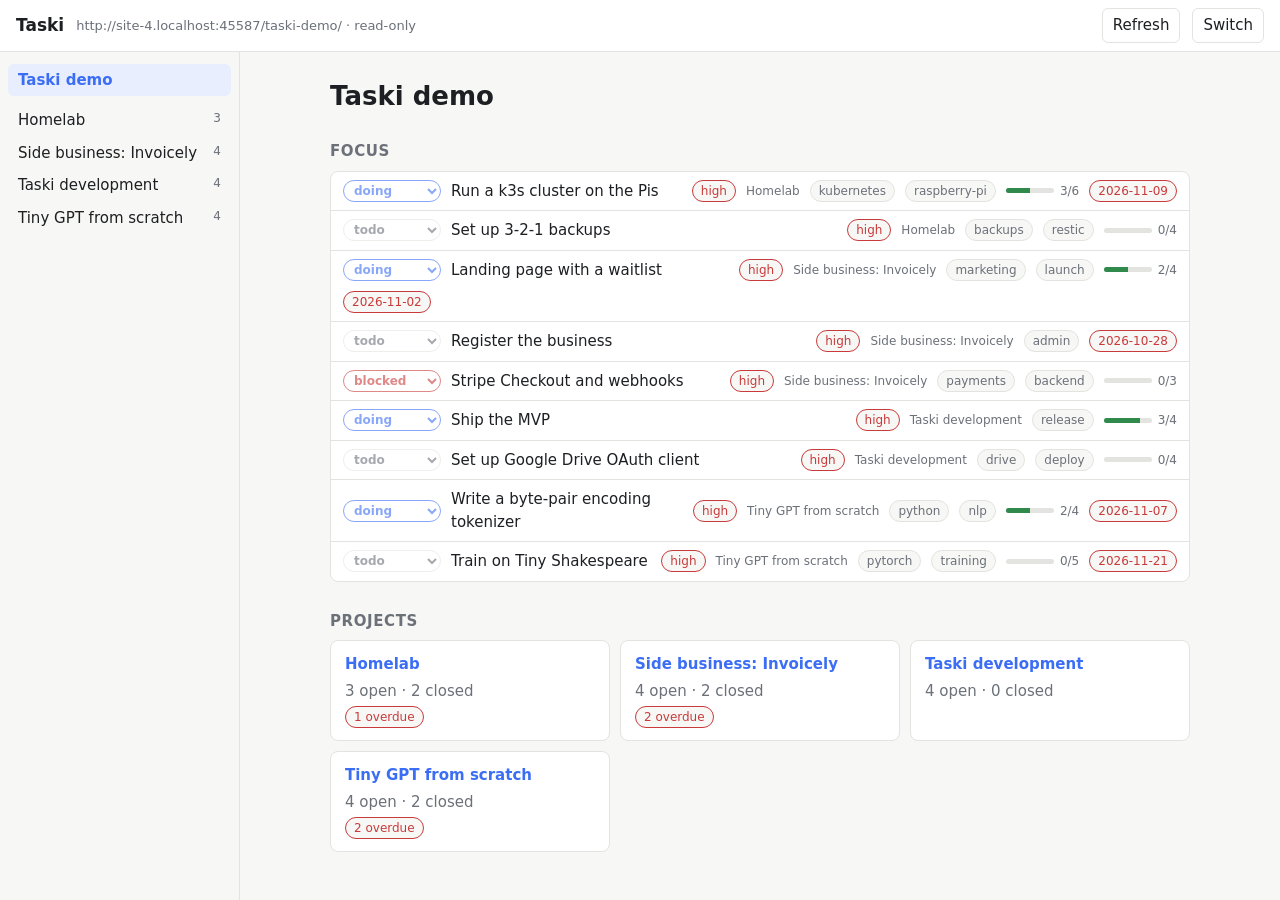
==== taski.html @ 0b7c60fc "init" ====
<!doctype html>
<html lang="en">
<head>
  <meta charset="utf-8">
  <meta name="viewport" content="width=device-width, initial-scale=1">
  <title>Taski</title>
  <meta name="description" content="Markdown-native personal task manager">
  <link rel="icon" href="data:image/svg+xml,%3Csvg xmlns='http://www.w3.org/2000/svg' viewBox='0 0 32 32'%3E%3Crect width='32' height='32' rx='7' fill='%233b6ef5'/%3E%3Cpath d='M9 16.5l4.5 4.5L23 11' stroke='white' stroke-width='3.2' fill='none' stroke-linecap='round' stroke-linejoin='round'/%3E%3C/svg%3E">
  <link rel="stylesheet" href="taski_src/style.css">
</head>
<body>
  <header class="topbar">
    <a class="brand" href="#/">Taski</a>
    <span id="source" class="source"></span>
    <span class="spacer"></span>
    <button id="refresh" class="when-connected" type="button" title="Reload files">Refresh</button>
    <button id="switch" class="when-connected" type="button" title="Open another workspace">Switch</button>
  </header>
  <div class="layout">
    <nav id="sidebar" class="sidebar" aria-label="Projects"></nav>
    <main id="main" class="main"><p class="muted loading">Loading…</p></main>
  </div>
  <div id="toast" class="toast" role="status" aria-live="polite"></div>
  <noscript><p style="padding:1rem">Taski needs JavaScript.</p></noscript>

  <!-- Plain scripts, in dependency order, so this page also works when opened
       straight from disk (file://). Each file adds itself to window.Taski. -->
  <script src="taski_src/config.js"></script>
  <script src="taski_src/markdown.js"></script>
  <script src="taski_src/storage/path.js"></script>
  <script src="taski_src/storage/storage.js"></script>
  <script src="taski_src/storage/http.js"></script>
  <script src="taski_src/storage/python.js"></script>
  <script src="taski_src/storage/filesystem.js"></script>
  <script src="taski_src/storage/drive.js"></script>
  <script src="taski_src/storage/scoped.js"></script>
  <script src="taski_src/storage/picked.js"></script>
  <script src="taski_src/tasks.js"></script>
  <script src="taski_src/projects.js"></script>
  <script src="taski_src/ui/dom.js"></script>
  <script src="taski_src/ui/views.js"></script>
  <script src="taski_src/app.js"></script>
</body>
</html>
---- taski_src/style.css ----
:root {
  --bg: #f7f7f5;
  --panel: #ffffff;
  --text: #1d1f23;
  --muted: #6b7079;
  --line: #e3e3df;
  --accent: #3b6ef5;
  --accent-soft: #e8eefe;
  --danger: #c93a3a;
  --warn: #b7791f;
  --ok: #2f8a4c;
  --s-todo: #6b7079;
  --s-doing: #3b6ef5;
  --s-blocked: #c93a3a;
  --s-done: #2f8a4c;
  --s-cancelled: #9aa0a8;
  --radius: 8px;
  --mono: ui-monospace, SFMono-Regular, Menlo, Consolas, monospace;
  color-scheme: light;
}

@media (prefers-color-scheme: dark) {
  :root {
    --bg: #15171a;
    --panel: #1d2024;
    --text: #e6e7e9;
    --muted: #9196a0;
    --line: #2e3238;
    --accent: #7b9cff;
    --accent-soft: #232c45;
    --danger: #ff7b7b;
    --warn: #e0b057;
    --ok: #6cc98a;
    --s-todo: #9196a0;
    --s-doing: #7b9cff;
    --s-blocked: #ff7b7b;
    --s-done: #6cc98a;
    --s-cancelled: #6b7079;
    color-scheme: dark;
  }
}

* { box-sizing: border-box; }

html, body { height: 100%; }

body {
  margin: 0;
  background: var(--bg);
  color: var(--text);
  font: 15px/1.5 system-ui, -apple-system, "Segoe UI", Roboto, sans-serif;
  display: flex;
  flex-direction: column;
}

a { color: var(--accent); text-decoration: none; }
a:hover { text-decoration: underline; }
code, pre, textarea.editor { font-family: var(--mono); font-size: 13px; }
:focus-visible { outline: 2px solid var(--accent); outline-offset: 2px; }

button, select, input {
  font: inherit;
  color: inherit;
  background: var(--panel);
  border: 1px solid var(--line);
  border-radius: 6px;
  padding: 5px 10px;
}
button { cursor: pointer; }
button:hover { border-color: var(--muted); }
button.primary { background: var(--accent); border-color: var(--accent); color: #fff; }
button:disabled, select:disabled, input:disabled { opacity: 0.6; cursor: default; }

.muted { color: var(--muted); }
.small { font-size: 13px; }

/* ---- frame ---- */

.topbar {
  display: flex;
  align-items: center;
  gap: 12px;
  padding: 8px 16px;
  border-bottom: 1px solid var(--line);
  background: var(--panel);
}
.brand { font-weight: 700; color: var(--text); font-size: 17px; }
.source { color: var(--muted); font-size: 13px; overflow: hidden; text-overflow: ellipsis; white-space: nowrap; min-width: 0; }
.spacer { flex: 1; }
.when-connected { display: none; }
body.connected .when-connected { display: inline-block; }

.layout { flex: 1; display: flex; min-height: 0; }

.sidebar {
  width: 240px;
  flex-shrink: 0;
  border-right: 1px solid var(--line);
  padding: 12px 8px;
  overflow-y: auto;
}
body:not(.connected) .sidebar { display: none; }
.sidebar ul { list-style: none; margin: 8px 0 0; padding: 0; }
.sidebar a {
  display: flex;
  justify-content: space-between;
  gap: 8px;
  padding: 5px 10px;
  border-radius: 6px;
  color: var(--text);
}
.sidebar a:hover { background: var(--accent-soft); text-decoration: none; }
.sidebar a.on { background: var(--accent-soft); color: var(--accent); font-weight: 600; }
.sidebar .home { font-weight: 600; }
.count { color: var(--muted); font-size: 12px; font-weight: 400; }

.main { flex: 1; overflow-y: auto; padding: 24px 32px 64px; min-width: 0; }
.view { max-width: 860px; margin: 0 auto; }
.view h1 { margin: 4px 0 16px; font-size: 26px; line-height: 1.25; display: flex; gap: 10px; align-items: center; flex-wrap: wrap; }
.view h2 { font-size: 15px; text-transform: uppercase; letter-spacing: 0.04em; color: var(--muted); margin: 28px 0 8px; }
.crumbs { font-size: 13px; color: var(--muted); }

/* ---- lists ---- */

.task-list { list-style: none; margin: 0; padding: 0; border: 1px solid var(--line); border-radius: var(--radius); background: var(--panel); }
.task-list > li { padding: 8px 12px; border-top: 1px solid var(--line); }
.task-list > li:first-child { border-top: 0; }
.task-row { display: flex; align-items: center; gap: 10px; flex-wrap: wrap; }
.task-row .title { color: var(--text); font-weight: 500; flex: 1 1 200px; min-width: 0; }
.task-row.closed .title { color: var(--muted); text-decoration: line-through; }
.task-row .proj { font-size: 12px; color: var(--muted); }

select.status { font-size: 12px; padding: 2px 6px; border-radius: 99px; font-weight: 600; }
.s-todo { color: var(--s-todo); }
.s-doing { color: var(--s-doing); border-color: var(--s-doing); }
.s-blocked { color: var(--s-blocked); border-color: var(--s-blocked); }
.s-done { color: var(--s-done); }
.s-cancelled { color: var(--s-cancelled); }

.tag, .prio, .due {
  font-size: 12px;
  padding: 1px 8px;
  border-radius: 99px;
  background: var(--bg);
  border: 1px solid var(--line);
  color: var(--muted);
  white-space: nowrap;
}
.prio.p-high { color: var(--danger); border-color: var(--danger); }
.prio.p-low { opacity: 0.7; }
.due.overdue { color: var(--danger); border-color: var(--danger); }
.due.today { color: var(--warn); border-color: var(--warn); }

.progress { display: inline-flex; align-items: center; gap: 6px; font-size: 12px; color: var(--muted); }
.progress .bar { width: 48px; height: 5px; border-radius: 3px; background: var(--line); overflow: hidden; }
.progress .bar span { display: block; height: 100%; background: var(--ok); }

.project-cards { list-style: none; padding: 0; margin: 0; display: grid; grid-template-columns: repeat(auto-fill, minmax(220px, 1fr)); gap: 10px; }
.card { background: var(--panel); border: 1px solid var(--line); border-radius: var(--radius); padding: 12px 14px; display: flex; flex-direction: column; gap: 4px; align-items: flex-start; }
.card.archived { opacity: 0.6; }

.toolbar { display: flex; align-items: center; gap: 10px; margin: 16px 0 8px; flex-wrap: wrap; }
.tabs { display: inline-flex; border: 1px solid var(--line); border-radius: 6px; overflow: hidden; }
.tab { border: 0; border-radius: 0; text-transform: capitalize; }
.tab.on { background: var(--accent-soft); color: var(--accent); font-weight: 600; }
.search { flex: 1 1 180px; }

form.quick { display: flex; gap: 8px; align-items: center; margin: 12px 0; flex-wrap: wrap; }
form.quick input[type=text] { flex: 1 1 220px; }
label.inline { display: inline-flex; align-items: center; gap: 4px; font-size: 13px; color: var(--muted); }
.busy { opacity: 0.6; pointer-events: none; }

.warnings { border: 1px solid var(--warn); border-radius: var(--radius); padding: 6px 12px; margin: 8px 0 12px; color: var(--warn); font-size: 13px; }
.warnings ul { margin: 6px 0; padding-left: 18px; }

details.notes { margin-top: 24px; }
details.notes summary { cursor: pointer; color: var(--muted); }

/* ---- task ---- */

.meta { display: flex; flex-wrap: wrap; gap: 12px; align-items: flex-end; padding: 12px; background: var(--panel); border: 1px solid var(--line); border-radius: var(--radius); }
.meta label { display: flex; flex-direction: column; gap: 2px; font-size: 12px; color: var(--muted); }
.meta label.grow { flex: 1 1 160px; }
.meta select, .meta input { color: var(--text); }
dl.extra { display: grid; grid-template-columns: max-content 1fr; gap: 2px 12px; font-size: 13px; margin: 10px 0 0; }
dl.extra dt { color: var(--muted); }
dl.extra dd { margin: 0; }

.md { margin-top: 16px; }
.md h1, .md h2, .md h3 { text-transform: none; letter-spacing: 0; color: var(--text); }
.md h2 { font-size: 18px; margin: 24px 0 8px; }
.md h3 { font-size: 16px; }
.md pre { background: var(--panel); border: 1px solid var(--line); border-radius: 6px; padding: 10px 12px; overflow-x: auto; }
.md code { background: var(--accent-soft); padding: 1px 4px; border-radius: 4px; }
.md pre code { background: none; padding: 0; }
.md blockquote { margin: 0; padding-left: 12px; border-left: 3px solid var(--line); color: var(--muted); }
.md li.check { list-style: none; margin-left: -22px; }
.md li.check label { display: inline-flex; gap: 6px; align-items: baseline; cursor: pointer; }
.md li.check input { margin: 0; padding: 0; }
.md li.check input:checked + span { color: var(--muted); text-decoration: line-through; }
pre.raw { white-space: pre-wrap; }

.actions { display: flex; gap: 10px; align-items: center; margin-top: 20px; flex-wrap: wrap; }
.path { font-family: var(--mono); font-size: 12px; color: var(--muted); }

textarea.editor {
  width: 100%;
  min-height: 60vh;
  padding: 12px;
  border: 1px solid var(--line);
  border-radius: var(--radius);
  background: var(--panel);
  color: var(--text);
  line-height: 1.55;
  resize: vertical;
}

/* ---- picker ---- */

.choices { display: grid; grid-template-columns: repeat(auto-fit, minmax(240px, 1fr)); gap: 12px; margin: 20px 0; }
.choice { background: var(--panel); border: 1px solid var(--line); border-radius: var(--radius); padding: 16px; display: flex; flex-direction: column; gap: 10px; align-items: flex-start; }
.choice h2 { margin: 0; font-size: 16px; text-transform: none; letter-spacing: 0; color: var(--text); }
.choice p { margin: 0; }
.choice label { display: flex; flex-direction: column; gap: 3px; font-size: 13px; color: var(--muted); width: 100%; }
.choice input { width: 100%; color: var(--text); }

/* ---- toast ---- */

.toast {
  position: fixed;
  bottom: 20px;
  left: 50%;
  transform: translate(-50%, 20px);
  max-width: min(560px, calc(100vw - 32px));
  background: var(--text);
  color: var(--bg);
  padding: 8px 16px;
  border-radius: var(--radius);
  opacity: 0;
  pointer-events: none;
  transition: opacity 0.2s, transform 0.2s;
}
.toast.show { opacity: 1; transform: translate(-50%, 0); }
.toast.error { background: var(--danger); color: #fff; }

/* ---- narrow screens ---- */

@media (max-width: 720px) {
  .layout { flex-direction: column; }
  .sidebar { width: auto; border-right: 0; border-bottom: 1px solid var(--line); padding: 8px 16px; max-height: 30vh; }
  .sidebar ul { display: flex; flex-wrap: wrap; gap: 4px; margin: 4px 0 0; }
  .sidebar .home { display: inline-flex; }
  .main { padding: 16px 16px 48px; }
}

.md table { border-collapse: collapse; margin: 12px 0; font-size: 14px; }
.md th, .md td { border: 1px solid var(--line); padding: 4px 10px; }
.md th { background: var(--panel); text-align: left; }

/* ---- start screen: context and unavailable options ---- */
.picker .context { margin: 0; padding: 8px 12px; border-radius: 6px; background: var(--accent-soft); color: var(--text); font-size: 14px; }
.unavailable { margin-top: 8px; }
.unavailable ul { list-style: none; padding: 0; margin: 0; border: 1px solid var(--line); border-radius: var(--radius); }
.unavailable li { padding: 10px 14px; border-top: 1px solid var(--line); display: flex; flex-direction: column; gap: 2px; font-size: 14px; }
.unavailable li:first-child { border-top: 0; }
.unavailable li strong { color: var(--muted); font-weight: 600; }
.unavailable li span { color: var(--muted); }
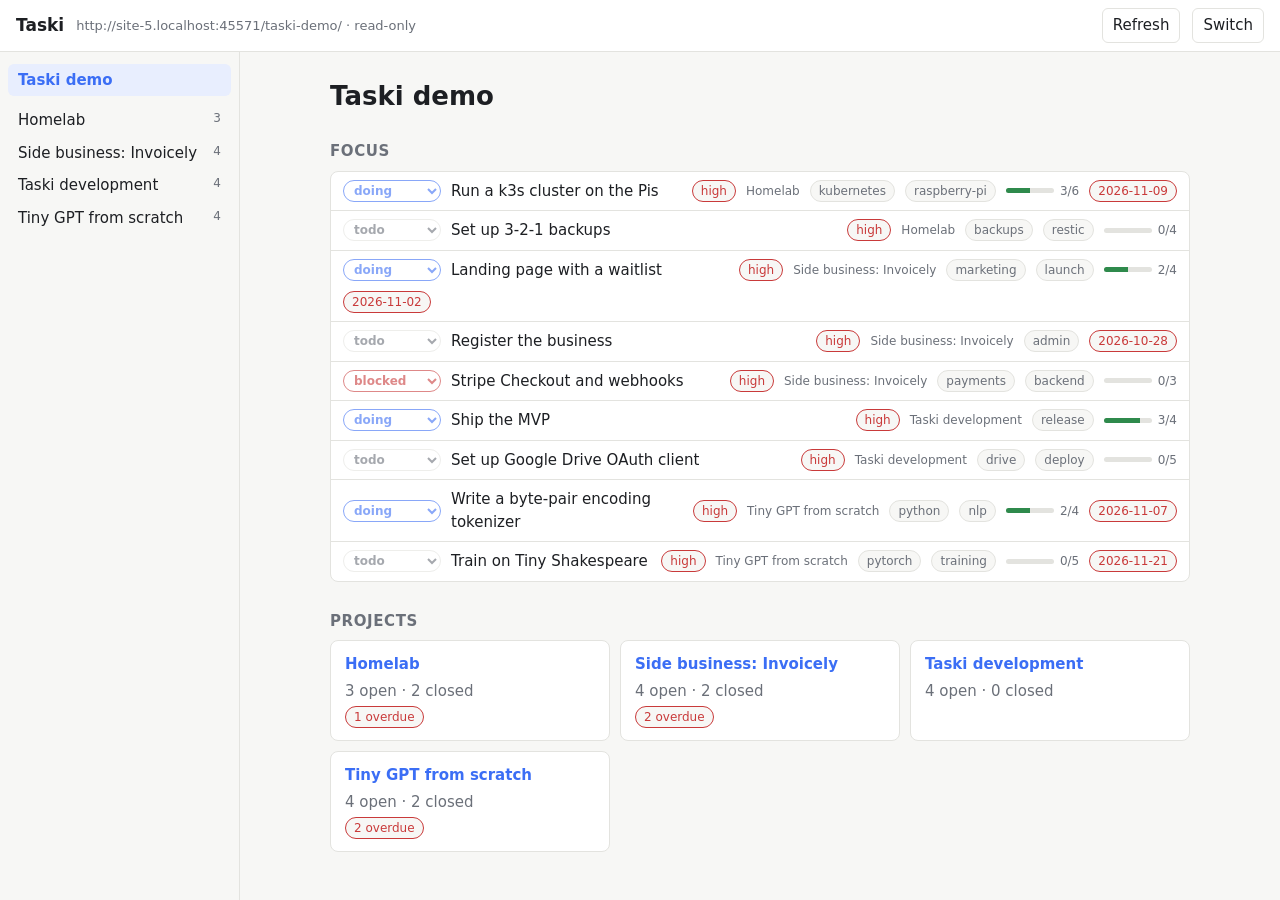
==== commit bb95bd44: "setup google drive ci client id" ====
--- a/taski.html
+++ b/taski.html
@@ -13,6 +13,7 @@
     <a class="brand" href="#/">Taski</a>
     <span id="source" class="source"></span>
     <span class="spacer"></span>
+    <button id="grant" class="when-grant" type="button" title="Let Taski see existing files and folders in your Drive">Add from Drive</button>
     <button id="refresh" class="when-connected" type="button" title="Reload files">Refresh</button>
     <button id="switch" class="when-connected" type="button" title="Open another workspace">Switch</button>
   </header>
--- a/taski_src/style.css
+++ b/taski_src/style.css
@@ -89,6 +89,8 @@
 .spacer { flex: 1; }
 .when-connected { display: none; }
 body.connected .when-connected { display: inline-block; }
+.when-grant { display: none; }
+body.connected.can-grant .when-grant { display: inline-block; }
 
 .layout { flex: 1; display: flex; min-height: 0; }
 
@@ -223,6 +225,9 @@
 .choice p { margin: 0; }
 .choice label { display: flex; flex-direction: column; gap: 3px; font-size: 13px; color: var(--muted); width: 100%; }
 .choice input { width: 100%; color: var(--text); }
+.choice label[hidden] { display: none; }
+.choice label.check { flex-direction: row; align-items: baseline; gap: 6px; }
+.choice label.check input { width: auto; margin: 0; flex: none; }
 
 /* ---- toast ---- */
 
@@ -265,3 +270,9 @@
 .unavailable li:first-child { border-top: 0; }
 .unavailable li strong { color: var(--muted); font-weight: 600; }
 .unavailable li span { color: var(--muted); }
+
+.choice .note { margin: 0; padding: 6px 10px; border-left: 3px solid var(--warn); color: var(--text); font-size: 13px; }
+.choice details.own-id { width: 100%; font-size: 13px; }
+.choice details.own-id summary { cursor: pointer; color: var(--muted); }
+.choice details.own-id[open] summary { margin-bottom: 6px; }
+.choice details.own-id p { margin: 6px 0 0; }
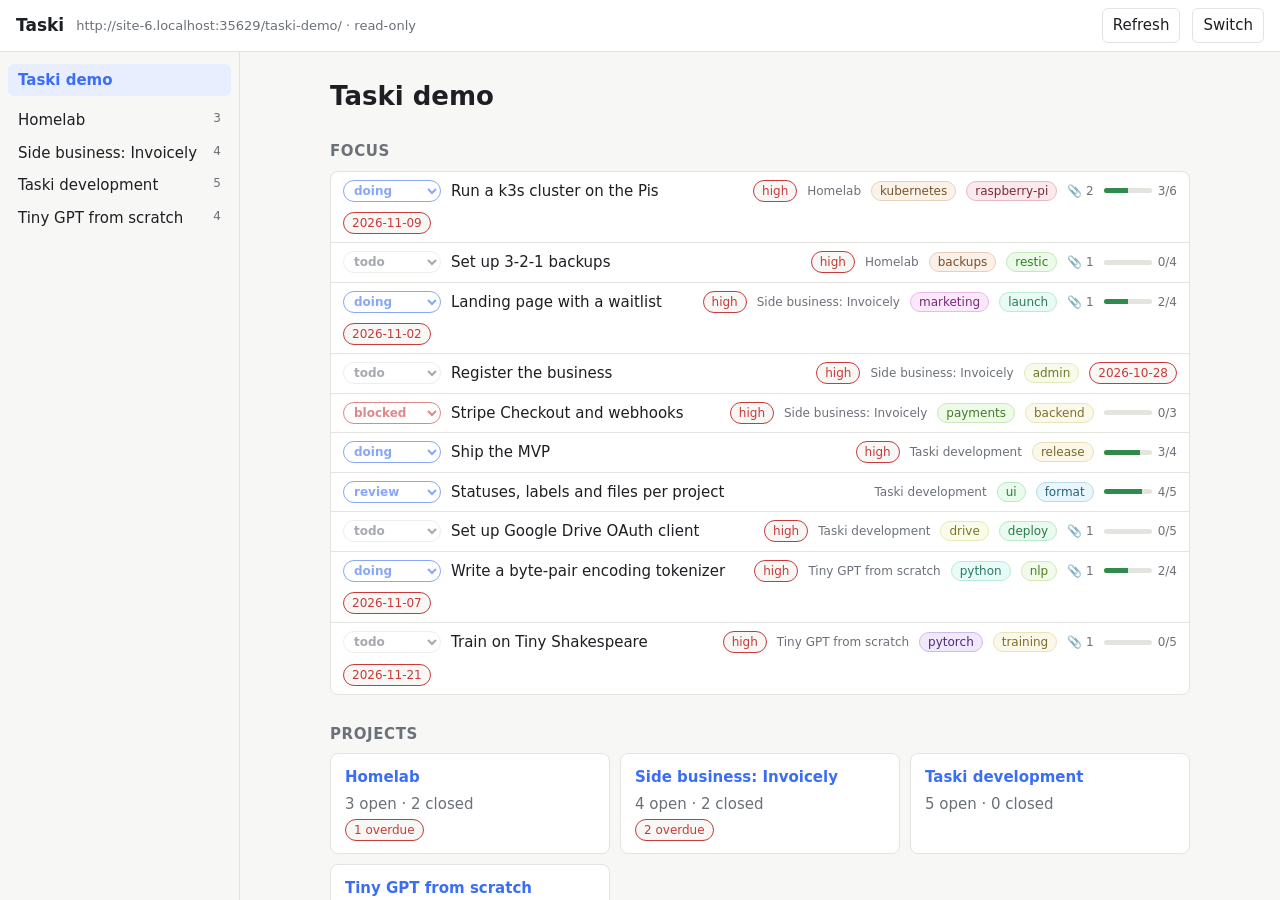
==== commit 147011f2: "workflows" ====
--- a/taski.html
+++ b/taski.html
@@ -38,6 +38,7 @@
   <script src="taski_src/storage/picked.js"></script>
   <script src="taski_src/tasks.js"></script>
   <script src="taski_src/projects.js"></script>
+  <script src="taski_src/files.js"></script>
   <script src="taski_src/ui/dom.js"></script>
   <script src="taski_src/ui/views.js"></script>
   <script src="taski_src/app.js"></script>
--- a/taski_src/style.css
+++ b/taski_src/style.css
@@ -118,6 +118,7 @@
 
 .main { flex: 1; overflow-y: auto; padding: 24px 32px 64px; min-width: 0; }
 .view { max-width: 860px; margin: 0 auto; }
+.view.project { max-width: 1180px; }
 .view h1 { margin: 4px 0 16px; font-size: 26px; line-height: 1.25; display: flex; gap: 10px; align-items: center; flex-wrap: wrap; }
 .view h2 { font-size: 15px; text-transform: uppercase; letter-spacing: 0.04em; color: var(--muted); margin: 28px 0 8px; }
 .crumbs { font-size: 13px; color: var(--muted); }
@@ -131,8 +132,13 @@
 .task-row .title { color: var(--text); font-weight: 500; flex: 1 1 200px; min-width: 0; }
 .task-row.closed .title { color: var(--muted); text-decoration: line-through; }
 .task-row .proj { font-size: 12px; color: var(--muted); }
+.attach { font-size: 12px; color: var(--muted); white-space: nowrap; }
 
 select.status { font-size: 12px; padding: 2px 6px; border-radius: 99px; font-weight: 600; }
+/* Any status gets the colour of its kind; the built-in names refine it below. */
+.k-open { color: var(--s-todo); }
+.k-active { color: var(--s-doing); border-color: var(--s-doing); }
+.k-closed { color: var(--s-done); }
 .s-todo { color: var(--s-todo); }
 .s-doing { color: var(--s-doing); border-color: var(--s-doing); }
 .s-blocked { color: var(--s-blocked); border-color: var(--s-blocked); }
@@ -276,3 +282,96 @@
 .choice details.own-id summary { cursor: pointer; color: var(--muted); }
 .choice details.own-id[open] summary { margin-bottom: 6px; }
 .choice details.own-id p { margin: 6px 0 0; }
+
+/* ---- labels ---- */
+
+.label {
+  --hue: 210;
+  display: inline-flex;
+  align-items: center;
+  gap: 2px;
+  font-size: 12px;
+  line-height: 1.5;
+  padding: 0 8px;
+  border-radius: 99px;
+  border: 1px solid hsl(var(--hue) 55% 82%);
+  background: hsl(var(--hue) 70% 95%);
+  color: hsl(var(--hue) 50% 32%);
+  white-space: nowrap;
+}
+button.label { cursor: pointer; font-weight: 500; }
+button.label:hover { border-color: hsl(var(--hue) 50% 55%); }
+.label.on { background: hsl(var(--hue) 55% 45%); border-color: hsl(var(--hue) 55% 45%); color: #fff; }
+.label .x { border: 0; background: none; padding: 0 0 0 4px; color: inherit; font-size: 14px; line-height: 1; opacity: 0.6; }
+.label .x:hover { opacity: 1; }
+@media (prefers-color-scheme: dark) {
+  .label { border-color: hsl(var(--hue) 35% 32%); background: hsl(var(--hue) 35% 18%); color: hsl(var(--hue) 70% 78%); }
+  .label.on { background: hsl(var(--hue) 50% 55%); border-color: hsl(var(--hue) 50% 55%); color: #111; }
+}
+
+.label-bar { display: flex; flex-wrap: wrap; gap: 6px; align-items: center; margin: 0 0 10px; }
+.label-bar:empty { display: none; }
+button.link { border: 0; background: none; color: var(--accent); padding: 0 4px; font-size: 13px; }
+
+.meta .field { display: flex; flex-direction: column; gap: 2px; font-size: 12px; color: var(--muted); flex: 1 1 220px; }
+.labels-edit { display: flex; flex-wrap: wrap; gap: 4px; align-items: center; min-height: 32px; padding: 3px 6px; border: 1px solid var(--line); border-radius: 6px; background: var(--panel); }
+.labels-edit .add-label { border: 0; padding: 2px 4px; flex: 1 1 80px; min-width: 80px; background: transparent; }
+.labels-edit .add-label:focus-visible { outline: none; }
+.labels-edit:focus-within { border-color: var(--accent); }
+
+/* ---- board ---- */
+
+.board { display: grid; grid-auto-flow: column; grid-auto-columns: minmax(220px, 1fr); gap: 10px; overflow-x: auto; padding-bottom: 8px; }
+.column { background: var(--panel); border: 1px solid var(--line); border-radius: var(--radius); padding: 8px; min-height: 120px; display: flex; flex-direction: column; }
+.column.over { border-color: var(--accent); background: var(--accent-soft); }
+.column.closed { opacity: 0.85; }
+.column h3 { margin: 2px 4px 8px; font-size: 13px; display: flex; gap: 6px; align-items: center; text-transform: capitalize; }
+.column h3 .status { font-weight: 700; }
+.column ul { list-style: none; margin: 0; padding: 0; display: flex; flex-direction: column; gap: 6px; flex: 1; }
+.column li.card { padding: 8px 10px; gap: 6px; border-radius: 6px; background: var(--bg); cursor: default; }
+.column li.card[draggable=true] { cursor: grab; }
+.column li.card.p-high { border-left: 3px solid var(--danger); }
+.column li.card .title { color: var(--text); font-weight: 500; }
+.column.closed li.card .title { color: var(--muted); }
+.chips { display: flex; flex-wrap: wrap; gap: 4px; align-items: center; }
+.chips:empty { display: none; }
+.hint { font-size: 12px; color: var(--muted); font-weight: 400; }
+
+/* ---- panels: project notes, files, settings ---- */
+
+.panel { margin-top: 24px; }
+details.panel > summary { cursor: pointer; color: var(--muted); font-weight: 600; }
+details.panel.notes { margin: 0 0 12px; padding: 8px 12px; background: var(--panel); border: 1px solid var(--line); border-radius: var(--radius); }
+details.panel.notes .md { margin-top: 8px; }
+
+.files-panel h2 { display: flex; align-items: center; gap: 8px; }
+ul.files { list-style: none; margin: 0; padding: 0; border: 1px solid var(--line); border-radius: var(--radius); background: var(--panel); }
+ul.files > li { border-top: 1px solid var(--line); }
+ul.files > li:first-child { border-top: 0; }
+ul.files > li.muted { padding: 8px 12px; }
+.file .row, .file summary { display: flex; align-items: center; gap: 8px; padding: 7px 12px; min-width: 0; }
+.file summary { cursor: pointer; list-style: none; }
+.file summary::-webkit-details-marker { display: none; }
+.file summary::before { content: '▸'; color: var(--muted); font-size: 11px; width: 10px; }
+.file details[open] > summary::before { content: '▾'; }
+.file .row::before { content: ''; width: 10px; }
+.file .name { font-weight: 500; color: var(--text); overflow: hidden; text-overflow: ellipsis; white-space: nowrap; }
+.file a.name { color: var(--accent); }
+.file .where { font-family: var(--mono); font-size: 12px; color: var(--muted); flex: 1; overflow: hidden; text-overflow: ellipsis; white-space: nowrap; min-width: 0; }
+.file .open { font-size: 13px; }
+.file .preview { padding: 0 16px 12px 30px; border-top: 1px dashed var(--line); }
+.file .preview .md { margin-top: 8px; }
+.file .under { padding: 0 12px 8px 30px; }
+button.small { font-size: 12px; padding: 2px 8px; }
+.file-actions form.quick { margin: 8px 0 0; }
+.file-actions .hint { margin: 6px 0 0; }
+
+.settings-panel form { display: grid; grid-template-columns: repeat(auto-fit, minmax(220px, 1fr)); gap: 12px; margin-top: 10px; padding: 12px; background: var(--panel); border: 1px solid var(--line); border-radius: var(--radius); }
+.settings-panel label { display: flex; flex-direction: column; gap: 3px; font-size: 13px; color: var(--muted); }
+.settings-panel label.wide { grid-column: 1 / -1; }
+.settings-panel input, .settings-panel select { color: var(--text); }
+.settings-panel .actions { grid-column: 1 / -1; margin-top: 0; }
+.tab[hidden] { display: none; }
+.moves { margin-top: 10px; padding: 10px 12px; border: 1px solid var(--warn); border-radius: var(--radius); display: flex; flex-direction: column; gap: 6px; }
+.moves p { margin: 0; }
+.move { display: flex; align-items: center; gap: 8px; flex-wrap: wrap; font-size: 14px; }
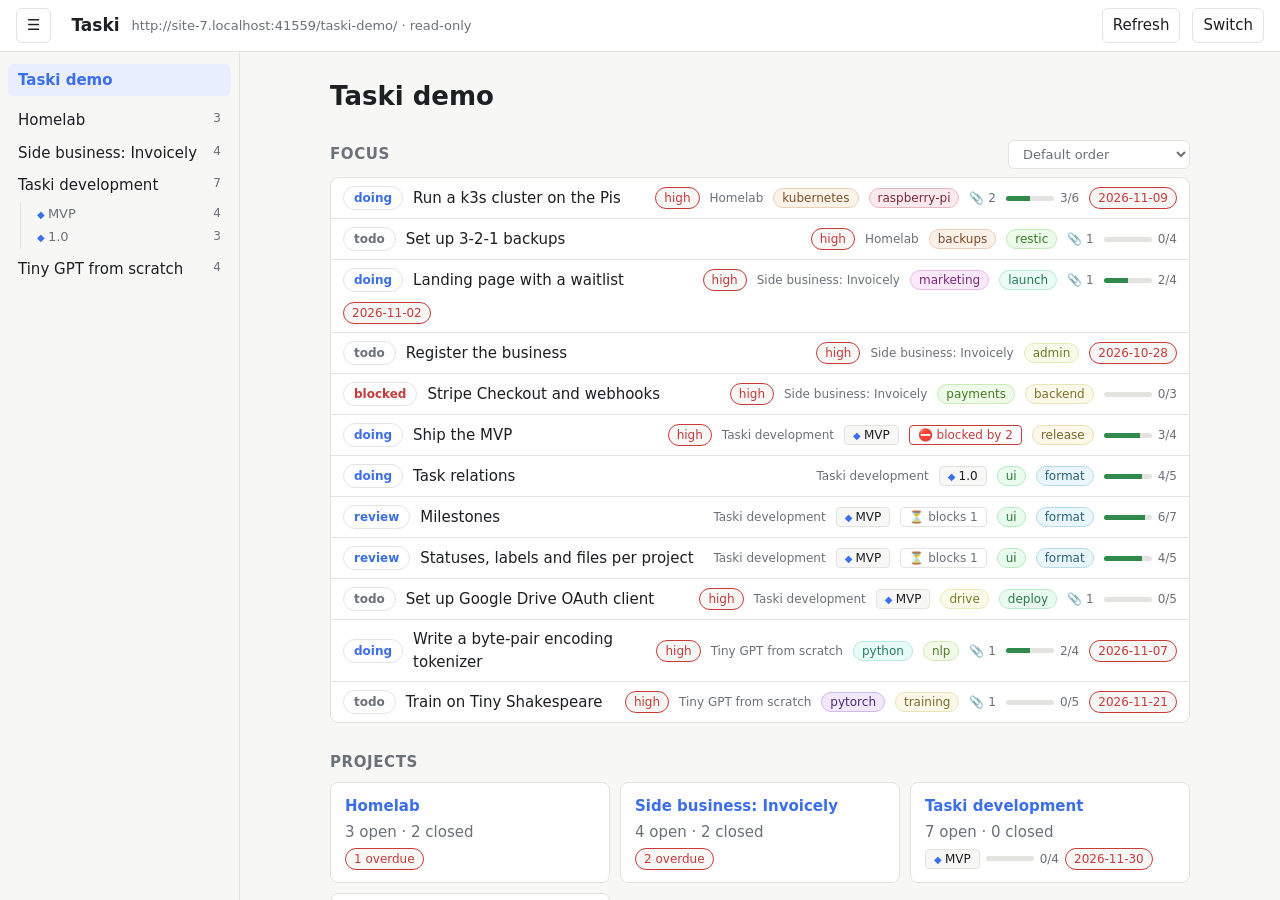
==== commit b4f201c8: "ui" ====
--- a/taski.html
+++ b/taski.html
@@ -10,6 +10,7 @@
 </head>
 <body>
   <header class="topbar">
+    <button id="fold-left" class="when-connected fold-btn" type="button" title="Fold or unfold the project list" aria-label="Toggle project list">☰</button>
     <a class="brand" href="#/">Taski</a>
     <span id="source" class="source"></span>
     <span class="spacer"></span>
--- a/taski_src/style.css
+++ b/taski_src/style.css
@@ -375,3 +375,151 @@
 .moves { margin-top: 10px; padding: 10px 12px; border: 1px solid var(--warn); border-radius: var(--radius); display: flex; flex-direction: column; gap: 6px; }
 .moves p { margin: 0; }
 .move { display: flex; align-items: center; gap: 8px; flex-wrap: wrap; font-size: 14px; }
+
+/* ---- milestones ---- */
+
+.milestone {
+  font-size: 12px;
+  line-height: 1.5;
+  padding: 0 8px;
+  border-radius: 4px;
+  border: 1px solid var(--line);
+  background: var(--bg);
+  color: var(--text);
+  white-space: nowrap;
+}
+.milestone::before { content: '◆ '; color: var(--accent); font-size: 10px; }
+button.milestone { cursor: pointer; font-weight: 500; }
+button.milestone:hover { border-color: var(--accent); }
+
+.rel { font-size: 12px; line-height: 1.5; padding: 0 8px; border-radius: 4px; border: 1px solid var(--line); white-space: nowrap; }
+.rel.blocked { color: var(--s-blocked); border-color: var(--s-blocked); }
+.rel.blocking { color: var(--muted); }
+.relations .rel-groups { display: flex; flex-wrap: wrap; gap: 8px 32px; margin-bottom: 8px; }
+.relations .rel-group h3 { margin: 0 0 4px; font-size: 12px; font-weight: 600; text-transform: uppercase; letter-spacing: .04em; color: var(--muted); }
+.relations .rel-group ul { margin: 0; padding: 0; list-style: none; }
+.relations .rel-group li { display: flex; align-items: center; gap: 8px; padding: 2px 0; }
+.relations .rel-group li.closed a { text-decoration: line-through; color: var(--muted); }
+.relations .rel-group .status { font-size: 12px; color: var(--muted); }
+.relations .rel-group li.missing code { color: var(--s-blocked); }
+.relations form.quick select { flex: 0 0 auto; }
+
+.milestone-bar { display: flex; flex-wrap: wrap; gap: 8px; margin: 0 0 10px; }
+.milestone-bar:empty { display: none; }
+.milestone-card { display: flex; flex-direction: column; align-items: flex-start; gap: 4px; padding: 6px 12px; min-width: 140px; text-align: left; background: var(--panel); border-radius: var(--radius); }
+.milestone-card .name { font-weight: 600; }
+.milestone-card .name::before { content: '◆ '; color: var(--accent); font-size: 11px; }
+.milestone-card.none .name::before { content: ''; }
+.milestone-card.none .name { font-weight: 500; color: var(--muted); }
+.milestone-card.reached .name::before { content: '✓ '; color: var(--ok); }
+.milestone-card.on { border-color: var(--accent); background: var(--accent-soft); }
+.next-milestone { display: flex; flex-wrap: wrap; align-items: center; gap: 6px; }
+
+/* ---- sidebar: milestones and archived projects ---- */
+
+.sidebar a.within { color: var(--accent); font-weight: 600; }
+.sidebar ul.milestones { margin: 0 0 4px 12px; padding-left: 6px; border-left: 1px solid var(--line); }
+.sidebar ul.milestones a { font-size: 13px; padding: 2px 10px; color: var(--muted); }
+.sidebar ul.milestones a > span:first-child::before { content: '◆ '; color: var(--accent); font-size: 10px; }
+.sidebar ul.milestones a.reached > span:first-child::before { content: '✓ '; color: var(--ok); }
+.sidebar ul.milestones a.on { color: var(--accent); }
+.sidebar details.archived { margin-top: 12px; }
+.sidebar details.archived summary { cursor: pointer; padding: 5px 10px; color: var(--muted); font-size: 13px; display: flex; gap: 8px; }
+.sidebar details.archived a { color: var(--muted); }
+.view h1 .head-actions { margin-left: auto; display: inline-flex; gap: 8px; font-weight: 400; }
+.view h1 .head-actions .button { text-decoration: none; padding: 3px 10px; border: 1px solid var(--line); border-radius: 6px; font-size: 13px; color: inherit; }
+.view h1 .head-actions .button.on { background: var(--accent-soft); color: var(--accent); }
+.project-tabs { margin: 8px 0 12px; }
+.project-tabs .tab { padding: 4px 14px; text-decoration: none; color: inherit; }
+.archived-note { margin: -8px 0 12px; padding: 6px 12px; border-left: 3px solid var(--muted); color: var(--muted); font-size: 14px; }
+details.archived-projects { margin-top: 28px; }
+details.archived-projects .project-cards { margin-top: 10px; }
+
+@media (max-width: 720px) {
+  .sidebar ul.milestones { display: none; }
+}
+
+dialog.modal { border: 1px solid var(--line); border-radius: var(--radius); background: var(--panel); color: var(--text); padding: 16px 20px; min-width: min(420px, 90vw); }
+dialog.modal::backdrop { background: rgba(0, 0, 0, .4); }
+dialog.modal h2 { margin: 0 0 10px; font-size: 16px; }
+dialog.modal .close { margin-top: 10px; }
+dialog.modal form.new-task { display: flex; flex-direction: column; gap: 10px; }
+dialog.modal form.new-task .actions { display: flex; justify-content: flex-end; gap: 8px; }
+dialog.modal form.new-task { display: grid; grid-template-columns: repeat(2, minmax(0, 1fr)); gap: 10px 12px; }
+dialog.modal form.new-task h2, dialog.modal form.new-task .wide, dialog.modal form.new-task .inline, dialog.modal form.new-task .actions { grid-column: 1 / -1; }
+dialog.modal form.new-task label { display: flex; flex-direction: column; gap: 3px; font-size: 13px; color: var(--muted); }
+dialog.modal form.new-task label.inline { flex-direction: row; align-items: center; gap: 6px; }
+dialog.modal { min-width: min(560px, 92vw); }
+
+.tasks-layout { display: grid; grid-template-columns: minmax(0, 1fr) 260px; gap: 20px; align-items: start; }
+.filters { position: sticky; top: 12px; display: flex; flex-direction: column; gap: 8px; padding: 12px; background: var(--panel); border: 1px solid var(--line); border-radius: var(--radius); }
+.filters h3, .filters h4 { margin: 0; font-size: 12px; text-transform: uppercase; letter-spacing: .04em; color: var(--muted); }
+.filters h4 { margin-top: 6px; }
+.filters .search { width: 100%; box-sizing: border-box; }
+.filters .tabs { align-self: flex-start; }
+.filters .milestone-bar, .filters .label-bar { display: flex; flex-wrap: wrap; gap: 6px; }
+.filters .milestone-bar { flex-direction: column; flex-wrap: nowrap; }
+@media (max-width: 800px) { .tasks-layout { grid-template-columns: 1fr; } .filters { position: static; } }
+.filters h4:has(+ :empty) { display: none; }
+.filters .milestone-bar, .filters .label-bar { margin: 0; }
+.view h1 .project-tabs { margin: 0 0 0 16px; font-size: 14px; font-weight: 400; }
+
+.active-filters { display: flex; flex-wrap: wrap; gap: 6px; margin: 0 0 10px; }
+.active-filters:empty { display: none; }
+.filter-chip { display: inline-flex; align-items: center; gap: 6px; padding: 2px 4px 2px 10px; border-radius: 999px; background: var(--accent-soft); color: var(--accent); font-size: 13px; }
+.filter-chip .kind { opacity: .7; font-size: 11px; text-transform: uppercase; letter-spacing: .04em; }
+.filter-chip button { border: 0; background: transparent; color: inherit; cursor: pointer; padding: 0 6px; font-size: 16px; line-height: 1; border-radius: 999px; }
+.filter-chip button:hover { background: rgba(0, 0, 0, .1); }
+
+/* ---- foldable sidebars ---- */
+.fold-btn { margin-right: 8px; }
+body.fold-left .sidebar { display: none; }
+body.fold-right .tasks-layout { grid-template-columns: minmax(0, 1fr); }
+body.fold-right .filters { display: none; }
+.toolbar .fold-right { margin-left: auto; }
+
+/* ---- dependency graph ---- */
+.graph-scroll { overflow: auto; padding: 8px; border: 1px solid var(--line); border-radius: var(--radius); background: var(--panel); }
+.graph-svg { display: block; }
+.graph-svg .edge { fill: none; stroke: var(--muted); stroke-width: 1.4; opacity: .55; }
+.graph-svg .edge.open { stroke: var(--accent); opacity: .85; }
+.graph-svg marker path { fill: var(--muted); }
+.graph-svg .node rect { fill: var(--bg, var(--panel)); stroke: var(--line); stroke-width: 1.2; }
+.graph-svg .node:hover rect { stroke: var(--accent); }
+.graph-svg .node.k-active rect { stroke: var(--accent); }
+.graph-svg .node.k-closed rect { opacity: .6; }
+.graph-svg .node.blocked rect { stroke-dasharray: 4 3; }
+.graph-svg .node.high rect { stroke-width: 2; }
+.graph-svg .node text.t { fill: var(--text); font-size: 13px; }
+.graph-svg .node text.s { fill: var(--muted); font-size: 11px; }
+.graph-svg .node { text-decoration: none; }
+
+.filters .search { flex: none; height: auto; }
+.filters .filters-head { display: flex; align-items: center; justify-content: space-between; }
+button.icon { display: inline-flex; align-items: center; justify-content: center; padding: 4px 7px; line-height: 0; }
+body:not(.fold-right) .toolbar .fold-right { display: none; }
+
+.status-bar { display: flex; flex-wrap: wrap; gap: 6px; margin: 0; }
+.status-opt { display: inline-flex; align-items: center; gap: 6px; padding: 2px 10px; border: 1px solid var(--line); border-radius: 999px; background: transparent; color: inherit; font-size: 13px; cursor: pointer; }
+.status-opt .count { color: var(--muted); font-size: 11px; }
+.status-opt:hover { border-color: var(--accent); }
+.status-opt.on { background: var(--accent-soft); color: var(--accent); border-color: var(--accent); font-weight: 600; }
+
+.view h1 .fold-right { margin-left: auto; align-self: center; }
+body:not(.fold-right) .view h1 .fold-right { display: none; }
+.task-side .meta { display: flex; flex-direction: column; align-items: stretch; gap: 10px; margin: 0; }
+.task-side .meta label, .task-side .meta .field { display: flex; flex-direction: column; gap: 3px; font-size: 13px; color: var(--muted); }
+.task-side .meta select, .task-side .meta input { width: 100%; box-sizing: border-box; color: var(--text); }
+.task-side .panel { margin: 0; }
+.task-side .meta { border: 0; padding: 0; background: transparent; }
+.task-side .meta .field, .task-side .meta label.grow { flex: none; }
+
+.relations h2.with-action { display: flex; align-items: center; justify-content: space-between; gap: 8px; }
+.relations h2.with-action button { font-weight: 400; }
+
+.toolbar select.sort { font-size: 13px; }
+.task-row .stamp { white-space: nowrap; }
+
+.status-pill { font-size: 12px; padding: 2px 10px; border: 1px solid var(--line); border-radius: 99px; font-weight: 600; white-space: nowrap; }
+.with-sort { display: flex; align-items: center; justify-content: space-between; gap: 8px; }
+.with-sort select { font-size: 13px; font-weight: 400; }
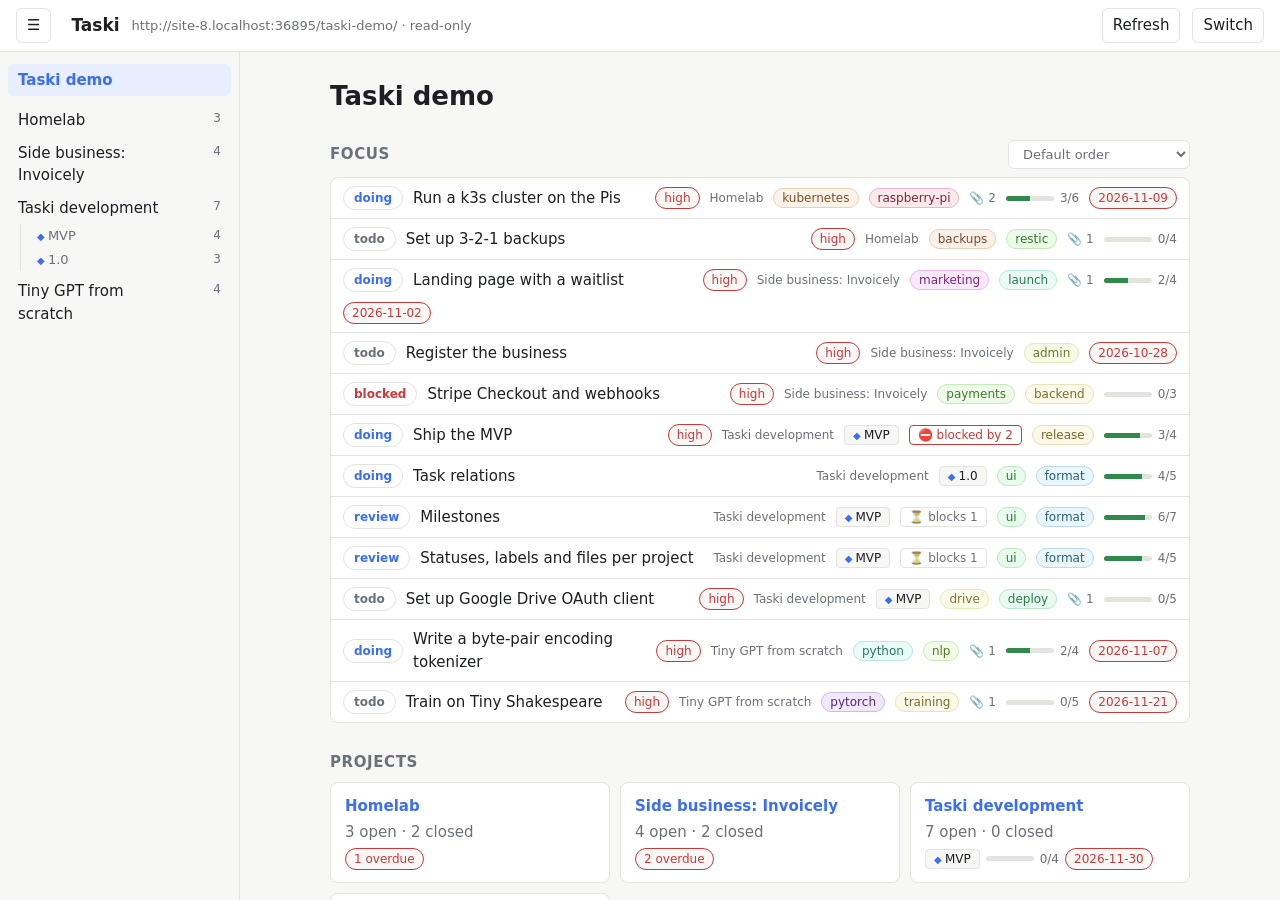
==== commit 024b70db: "hashlink" ====
--- a/taski.html
+++ b/taski.html
@@ -30,6 +30,7 @@
   <script src="taski_src/config.js"></script>
   <script src="taski_src/markdown.js"></script>
   <script src="taski_src/storage/path.js"></script>
+  <script src="taski_src/hashlink.js"></script>
   <script src="taski_src/storage/storage.js"></script>
   <script src="taski_src/storage/http.js"></script>
   <script src="taski_src/storage/python.js"></script>
--- a/taski_src/style.css
+++ b/taski_src/style.css
@@ -345,23 +345,39 @@
 details.panel.notes .md { margin-top: 8px; }
 
 .files-panel h2 { display: flex; align-items: center; gap: 8px; }
-ul.files { list-style: none; margin: 0; padding: 0; border: 1px solid var(--line); border-radius: var(--radius); background: var(--panel); }
-ul.files > li { border-top: 1px solid var(--line); }
-ul.files > li:first-child { border-top: 0; }
-ul.files > li.muted { padding: 8px 12px; }
-.file .row, .file summary { display: flex; align-items: center; gap: 8px; padding: 7px 12px; min-width: 0; }
-.file summary { cursor: pointer; list-style: none; }
-.file summary::-webkit-details-marker { display: none; }
-.file summary::before { content: '▸'; color: var(--muted); font-size: 11px; width: 10px; }
-.file details[open] > summary::before { content: '▾'; }
-.file .row::before { content: ''; width: 10px; }
-.file .name { font-weight: 500; color: var(--text); overflow: hidden; text-overflow: ellipsis; white-space: nowrap; }
-.file a.name { color: var(--accent); }
-.file .where { font-family: var(--mono); font-size: 12px; color: var(--muted); flex: 1; overflow: hidden; text-overflow: ellipsis; white-space: nowrap; min-width: 0; }
-.file .open { font-size: 13px; }
-.file .preview { padding: 0 16px 12px 30px; border-top: 1px dashed var(--line); }
-.file .preview .md { margin-top: 8px; }
-.file .under { padding: 0 12px 8px 30px; }
+.files-browser-inner { display: grid; grid-template-columns: minmax(240px, 320px) minmax(0, 1fr); gap: 16px; align-items: start; }
+.file-nav { min-width: 0; }
+.file-nav .toolbar { margin: 0 0 8px; }
+.file-nav .tabs .tab { text-transform: none; padding: 3px 9px; font-size: 13px; }
+.file-nav .search { min-width: 0; flex: 1 1 100%; width: 100%; box-sizing: border-box; }
+.file-list { border: 1px solid var(--line); border-radius: var(--radius); background: var(--panel); padding: 4px; max-height: 70vh; overflow-y: auto; }
+.file-list .empty, .file-viewer .empty { padding: 8px; margin: 0; }
+.group-title { font-size: 11px; text-transform: uppercase; letter-spacing: 0.05em; color: var(--muted); padding: 8px 8px 2px; }
+.file-row, .folder-row { display: flex; align-items: center; gap: 8px; width: 100%; min-width: 0; padding: 5px 8px; border: 0; border-radius: 6px; background: none; color: var(--text); text-align: left; font: inherit; text-decoration: none; cursor: pointer; }
+.file-row:hover, .folder-row:hover { background: var(--accent-soft); }
+.file-row.sel { background: var(--accent-soft); color: var(--accent); font-weight: 600; }
+.file-row .text { flex: 1; min-width: 0; display: flex; flex-direction: column; }
+.file-row .name, .folder-row .name { overflow: hidden; text-overflow: ellipsis; white-space: nowrap; }
+.file-row .dir { font-family: var(--mono); font-size: 11px; font-weight: 400; color: var(--muted); overflow: hidden; text-overflow: ellipsis; white-space: nowrap; }
+.file-row .when, .folder-row .when { font-size: 11px; font-weight: 400; color: var(--muted); white-space: nowrap; margin-left: auto; }
+.folder-row { font-weight: 600; }
+.folder-row .name { flex: 1; }
+.caret { width: 10px; font-size: 11px; color: var(--muted); }
+.folder .children { margin-left: 12px; padding-left: 4px; border-left: 1px solid var(--line); }
+.file-viewer { min-width: 0; border: 1px solid var(--line); border-radius: var(--radius); background: var(--panel); padding: 0 18px 18px; position: sticky; top: 12px; max-height: calc(100vh - 24px); overflow-y: auto; }
+.file-head { display: flex; align-items: center; justify-content: space-between; gap: 12px; flex-wrap: wrap; padding: 12px 0 10px; border-bottom: 1px solid var(--line); }
+.file-viewer .file-head { position: sticky; top: 0; background: var(--panel); z-index: 1; }
+.file-head .titles { display: flex; flex-direction: column; min-width: 0; }
+.file-head h1 { margin: 0; font-size: 22px; }
+.file-head .head-actions { display: flex; gap: 8px; align-items: center; }
+.file-body .md, .file-body pre.raw { margin-top: 12px; }
+.file-body pre.raw { font-family: var(--mono); font-size: 13px; line-height: 1.5; overflow-x: auto; }
+.file-page .file-head { margin-top: 8px; }
+@media (max-width: 760px) {
+  .files-browser-inner { grid-template-columns: minmax(0, 1fr); }
+  .file-list { max-height: 40vh; }
+  .file-viewer { position: static; max-height: none; }
+}
 button.small { font-size: 12px; padding: 2px 8px; }
 .file-actions form.quick { margin: 8px 0 0; }
 .file-actions .hint { margin: 6px 0 0; }
@@ -414,6 +430,22 @@
 .milestone-card.reached .name::before { content: '✓ '; color: var(--ok); }
 .milestone-card.on { border-color: var(--accent); background: var(--accent-soft); }
 .next-milestone { display: flex; flex-wrap: wrap; align-items: center; gap: 6px; }
+
+/* ---- sidebar: show only one project ---- */
+.sidebar li.has-focus { position: relative; }
+/* Counts stay at the right edge for projects and milestones alike; the icon sits just left of them,
+   in a fixed column, and the project name leaves room for it. */
+.sidebar li.has-focus > a > span:first-child { margin-right: 26px; }
+.sidebar .focus-btn {
+  position: absolute; right: 34px; top: 3px; width: 24px; height: 24px;
+  display: inline-flex; align-items: center; justify-content: center;
+  padding: 0; border: 0; border-radius: 6px; background: transparent; color: var(--muted);
+  cursor: pointer; opacity: 0;
+}
+.sidebar li > a:hover + .focus-btn, .sidebar .focus-btn:hover, .sidebar .focus-btn:focus-visible, .sidebar .focus-btn.on { opacity: 1; }
+.sidebar .focus-btn:hover { background: var(--accent-soft); color: var(--accent); }
+.sidebar .focus-btn.on { color: var(--accent); }
+@media (hover: none) { .sidebar .focus-btn { opacity: 1; } }
 
 /* ---- sidebar: milestones and archived projects ---- */
 
